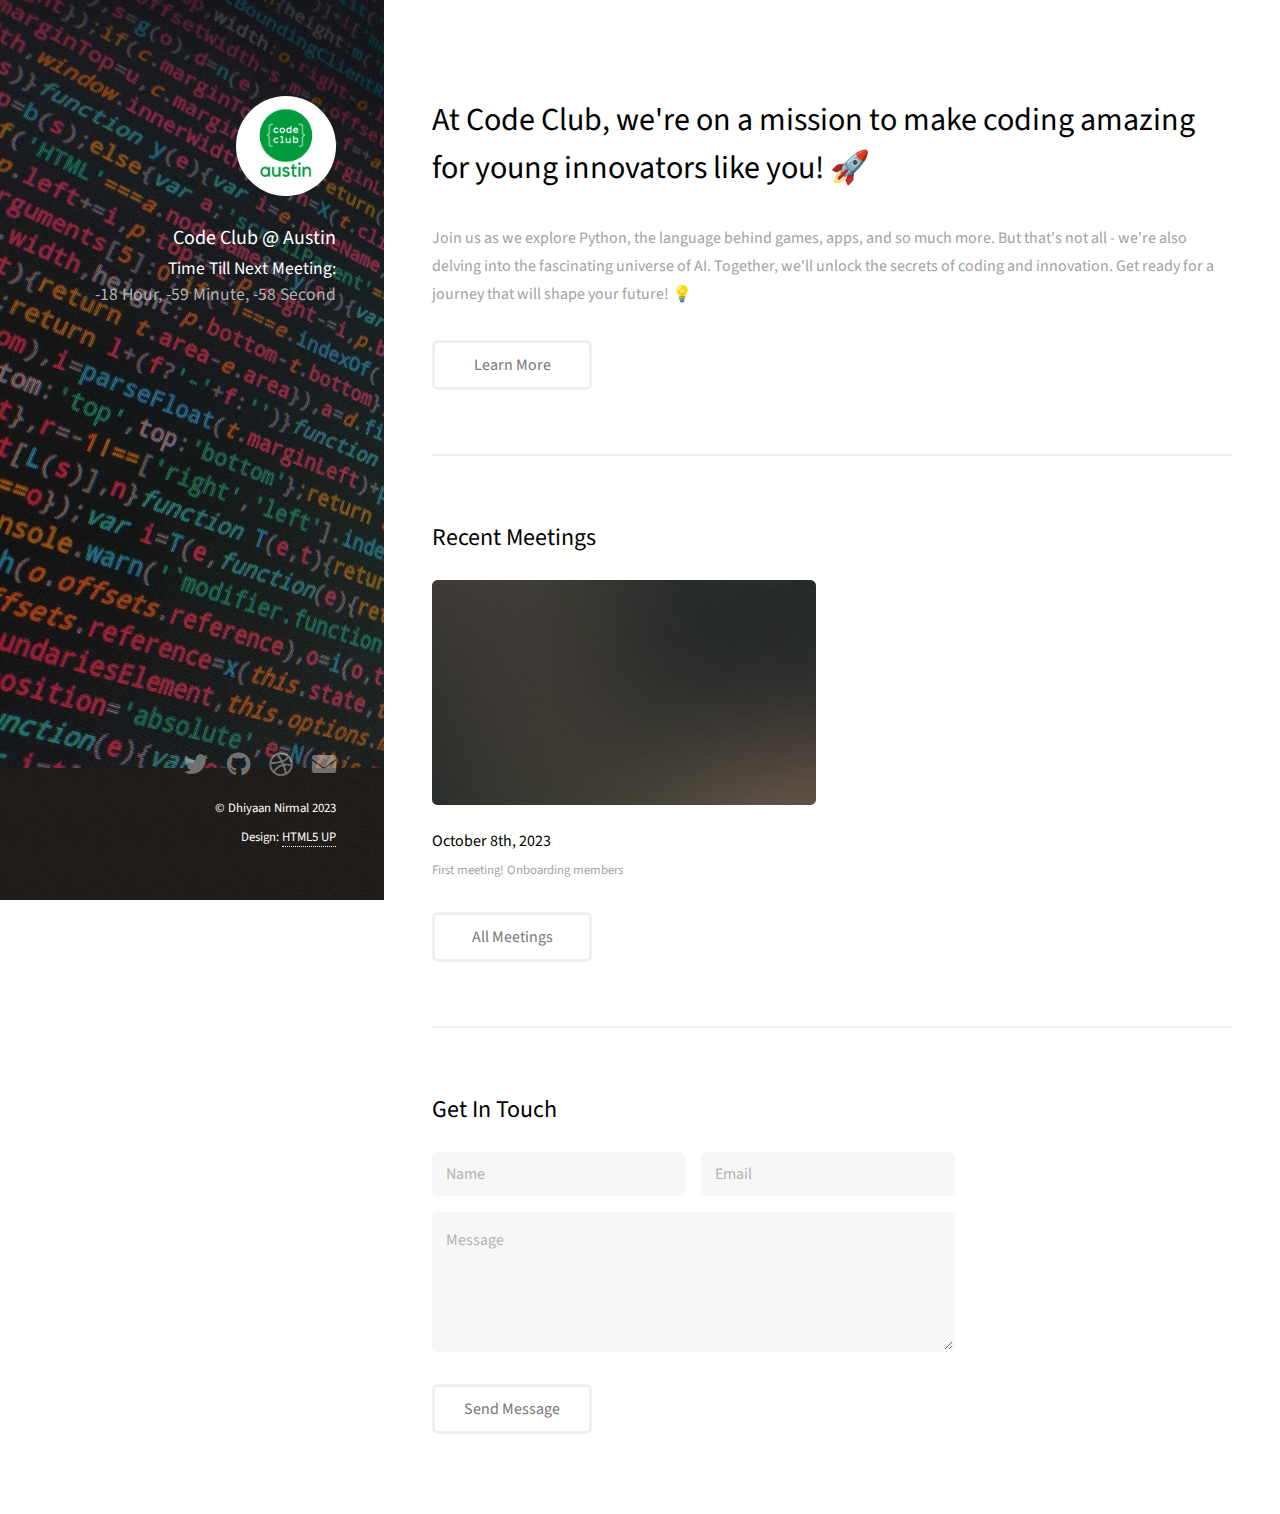
==== html5up-strata/index.html @ dffc7715 "Add files via upload" ====
<!DOCTYPE HTML>
<html>
	<head>
		<title>Code Club Austin</title>
		<meta charset="utf-8" />
		<meta name="viewport" content="width=device-width, initial-scale=1, user-scalable=no" />
		<link rel="stylesheet" href="assets/css/main.css" />
	</head>
	<body class="is-preload">

		<!-- Header -->
			<header id="header">
				<div class="inner">
					<a href="#" class="image avatar"><img src="images/Austin.png" alt="" /></a>
					<h1><strong>Code Club @ Austin</strong>
					</h1>
					<h4>Time Till Next Meeting: <p id="time-remaining"></p> </h4>
			</header>
		<!-- Main -->
			<div id="main">

				<!-- One -->
					<section id="one">
						<header class="major">
							<h2>At Code Club, we're on a mission to make coding amazing for young innovators like you! 🚀</h2>
						</header>
						<p>Join us as we explore Python, the language behind games, apps, and so much more. But that's not all - we're also delving into the fascinating universe of AI. Together, we'll unlock the secrets of coding and innovation. Get ready for a journey that will shape your future! 💡</p>
						<ul class="actions">
							<li><a href="#" class="button">Learn More</a></li>
						</ul>
					</section>

				<!-- Two -->
					<section id="two">
						<h2>Recent Meetings</h2>
						<div class="row">
							<!-- <article class="col-6 col-12-xsmall work-item">
								<a href="images/fulls/01.jpg" class="image fit thumb"><img src="images/thumbs/01.jpg" alt="" /></a>
								<h3>Magna sed consequat tempus</h3>
								<p>Lorem ipsum dolor sit amet nisl sed nullam feugiat.</p>
							</article>
							<article class="col-6 col-12-xsmall work-item">
								<a href="images/fulls/02.jpg" class="image fit thumb"><img src="images/thumbs/02.jpg" alt="" /></a>
								<h3>Ultricies lacinia interdum</h3>
								<p>Lorem ipsum dolor sit amet nisl sed nullam feugiat.</p>
							</article>
							<article class="col-6 col-12-xsmall work-item">
								<a href="images/fulls/03.jpg" class="image fit thumb"><img src="images/thumbs/03.jpg" alt="" /></a>
								<h3>Tortor metus commodo</h3>
								<p>Lorem ipsum dolor sit amet nisl sed nullam feugiat.</p>
							</article>
							<article class="col-6 col-12-xsmall work-item">
								<a href="images/fulls/04.jpg" class="image fit thumb"><img src="images/thumbs/04.jpg" alt="" /></a>
								<h3>Quam neque phasellus</h3>
								<p>Lorem ipsum dolor sit amet nisl sed nullam feugiat.</p>
							</article>
							<article class="col-6 col-12-xsmall work-item">
								<a href="images/fulls/05.jpg" class="image fit thumb"><img src="images/thumbs/05.jpg" alt="" /></a>
								<h3>Nunc enim commodo aliquet</h3>
								<p>Lorem ipsum dolor sit amet nisl sed nullam feugiat.</p>
							</article> -->
							<article class="col-6 col-12-xsmall work-item">
								<a href="images/fulls/06.jpg" class="image fit thumb"><img src="images/thumbs/06.jpg" alt="" /></a>
								<h3>October 8th, 2023</h3>
								<p>First meeting! Onboarding members </p>
							</article>
						</div>
						<ul class="actions">
							<li><a href="#" class="button">All Meetings</a></li>
						</ul>
					</section>

				<!-- Three -->
					<section id="three">
						<h2>Get In Touch</h2>
						<div class="row">
							<div class="col-8 col-12-small">
								<form method="post" action="#">
									<div class="row gtr-uniform gtr-50">
										<div class="col-6 col-12-xsmall"><input type="text" name="name" id="name" placeholder="Name" /></div>
										<div class="col-6 col-12-xsmall"><input type="email" name="email" id="email" placeholder="Email" /></div>
										<div class="col-12"><textarea name="message" id="message" placeholder="Message" rows="4"></textarea></div>
									</div>
								</form>
								<ul class="actions">
									<li><input type="submit" value="Send Message" /></li>
								</ul>
							</div>
						</div>
					</section>

				<!-- Four -->
				<!--
					<section id="four">
						<h2>Elements</h2>

						<section>
							<h4>Text</h4>
							<p>This is <b>bold</b> and this is <strong>strong</strong>. This is <i>italic</i> and this is <em>emphasized</em>.
							This is <sup>superscript</sup> text and this is <sub>subscript</sub> text.
							This is <u>underlined</u> and this is code: <code>for (;;) { ... }</code>. Finally, <a href="#">this is a link</a>.</p>
							<hr />
							<header>
								<h4>Heading with a Subtitle</h4>
								<p>Lorem ipsum dolor sit amet nullam id egestas urna aliquam</p>
							</header>
							<p>Nunc lacinia ante nunc ac lobortis. Interdum adipiscing gravida odio porttitor sem non mi integer non faucibus ornare mi ut ante amet placerat aliquet. Volutpat eu sed ante lacinia sapien lorem accumsan varius montes viverra nibh in adipiscing blandit tempus accumsan.</p>
							<header>
								<h5>Heading with a Subtitle</h5>
								<p>Lorem ipsum dolor sit amet nullam id egestas urna aliquam</p>
							</header>
							<p>Nunc lacinia ante nunc ac lobortis. Interdum adipiscing gravida odio porttitor sem non mi integer non faucibus ornare mi ut ante amet placerat aliquet. Volutpat eu sed ante lacinia sapien lorem accumsan varius montes viverra nibh in adipiscing blandit tempus accumsan.</p>
							<hr />
							<h2>Heading Level 2</h2>
							<h3>Heading Level 3</h3>
							<h4>Heading Level 4</h4>
							<h5>Heading Level 5</h5>
							<h6>Heading Level 6</h6>
							<hr />
							<h5>Blockquote</h5>
							<blockquote>Fringilla nisl. Donec accumsan interdum nisi, quis tincidunt felis sagittis eget tempus euismod. Vestibulum ante ipsum primis in faucibus vestibulum. Blandit adipiscing eu felis iaculis volutpat ac adipiscing accumsan faucibus. Vestibulum ante ipsum primis in faucibus lorem ipsum dolor sit amet nullam adipiscing eu felis.</blockquote>
							<h5>Preformatted</h5>
							<pre><code>i = 0;

while (!deck.isInOrder()) {
print 'Iteration ' + i;
deck.shuffle();
i++;
}

print 'It took ' + i + ' iterations to sort the deck.';</code></pre>
						</section>

						<section>
							<h4>Lists</h4>
							<div class="row">
								<div class="col-6 col-12-xsmall">
									<h5>Unordered</h5>
									<ul>
										<li>Dolor pulvinar etiam magna etiam.</li>
										<li>Sagittis adipiscing lorem eleifend.</li>
										<li>Felis enim feugiat dolore viverra.</li>
									</ul>
									<h5>Alternate</h5>
									<ul class="alt">
										<li>Dolor pulvinar etiam magna etiam.</li>
										<li>Sagittis adipiscing lorem eleifend.</li>
										<li>Felis enim feugiat dolore viverra.</li>
									</ul>
								</div>
								<div class="col-6 col-12-xsmall">
									<h5>Ordered</h5>
									<ol>
										<li>Dolor pulvinar etiam magna etiam.</li>
										<li>Etiam vel felis at lorem sed viverra.</li>
										<li>Felis enim feugiat dolore viverra.</li>
										<li>Dolor pulvinar etiam magna etiam.</li>
										<li>Etiam vel felis at lorem sed viverra.</li>
										<li>Felis enim feugiat dolore viverra.</li>
									</ol>
									<h5>Icons</h5>
									<ul class="icons">
										<li><a href="#" class="icon brands fa-twitter"><span class="label">Twitter</span></a></li>
										<li><a href="#" class="icon brands fa-facebook-f"><span class="label">Facebook</span></a></li>
										<li><a href="#" class="icon brands fa-instagram"><span class="label">Instagram</span></a></li>
										<li><a href="#" class="icon brands fa-github"><span class="label">Github</span></a></li>
										<li><a href="#" class="icon brands fa-dribbble"><span class="label">Dribbble</span></a></li>
										<li><a href="#" class="icon brands fa-tumblr"><span class="label">Tumblr</span></a></li>
									</ul>
								</div>
							</div>
							<h5>Actions</h5>
							<ul class="actions">
								<li><a href="#" class="button primary">Default</a></li>
								<li><a href="#" class="button">Default</a></li>
							</ul>
							<ul class="actions small">
								<li><a href="#" class="button primary small">Small</a></li>
								<li><a href="#" class="button small">Small</a></li>
							</ul>
							<div class="row">
								<div class="col-6 col-12-small">
									<ul class="actions stacked">
										<li><a href="#" class="button primary">Default</a></li>
										<li><a href="#" class="button">Default</a></li>
									</ul>
								</div>
								<div class="col-6 col-12-small">
									<ul class="actions stacked">
										<li><a href="#" class="button primary small">Small</a></li>
										<li><a href="#" class="button small">Small</a></li>
									</ul>
								</div>
								<div class="col-6 col-12-small">
									<ul class="actions stacked">
										<li><a href="#" class="button primary fit">Default</a></li>
										<li><a href="#" class="button fit">Default</a></li>
									</ul>
								</div>
								<div class="col-6 col-12-small">
									<ul class="actions stacked">
										<li><a href="#" class="button primary small fit">Small</a></li>
										<li><a href="#" class="button small fit">Small</a></li>
									</ul>
								</div>
							</div>
						</section>

						<section>
							<h4>Table</h4>
							<h5>Default</h5>
							<div class="table-wrapper">
								<table>
									<thead>
										<tr>
											<th>Name</th>
											<th>Description</th>
											<th>Price</th>
										</tr>
									</thead>
									<tbody>
										<tr>
											<td>Item One</td>
											<td>Ante turpis integer aliquet porttitor.</td>
											<td>29.99</td>
										</tr>
										<tr>
											<td>Item Two</td>
											<td>Vis ac commodo adipiscing arcu aliquet.</td>
											<td>19.99</td>
										</tr>
										<tr>
											<td>Item Three</td>
											<td> Morbi faucibus arcu accumsan lorem.</td>
											<td>29.99</td>
										</tr>
										<tr>
											<td>Item Four</td>
											<td>Vitae integer tempus condimentum.</td>
											<td>19.99</td>
										</tr>
										<tr>
											<td>Item Five</td>
											<td>Ante turpis integer aliquet porttitor.</td>
											<td>29.99</td>
										</tr>
									</tbody>
									<tfoot>
										<tr>
											<td colspan="2"></td>
											<td>100.00</td>
										</tr>
									</tfoot>
								</table>
							</div>

							<h5>Alternate</h5>
							<div class="table-wrapper">
								<table class="alt">
									<thead>
										<tr>
											<th>Name</th>
											<th>Description</th>
											<th>Price</th>
										</tr>
									</thead>
									<tbody>
										<tr>
											<td>Item One</td>
											<td>Ante turpis integer aliquet porttitor.</td>
											<td>29.99</td>
										</tr>
										<tr>
											<td>Item Two</td>
											<td>Vis ac commodo adipiscing arcu aliquet.</td>
											<td>19.99</td>
										</tr>
										<tr>
											<td>Item Three</td>
											<td> Morbi faucibus arcu accumsan lorem.</td>
											<td>29.99</td>
										</tr>
										<tr>
											<td>Item Four</td>
											<td>Vitae integer tempus condimentum.</td>
											<td>19.99</td>
										</tr>
										<tr>
											<td>Item Five</td>
											<td>Ante turpis integer aliquet porttitor.</td>
											<td>29.99</td>
										</tr>
									</tbody>
									<tfoot>
										<tr>
											<td colspan="2"></td>
											<td>100.00</td>
										</tr>
									</tfoot>
								</table>
							</div>
						</section>

						<section>
							<h4>Buttons</h4>
							<ul class="actions">
								<li><a href="#" class="button primary">Primary</a></li>
								<li><a href="#" class="button">Default</a></li>
							</ul>
							<ul class="actions">
								<li><a href="#" class="button large">Large</a></li>
								<li><a href="#" class="button">Default</a></li>
								<li><a href="#" class="button small">Small</a></li>
							</ul>
							<ul class="actions fit">
								<li><a href="#" class="button primary fit">Fit</a></li>
								<li><a href="#" class="button fit">Fit</a></li>
							</ul>
							<ul class="actions fit small">
								<li><a href="#" class="button primary fit small">Fit + Small</a></li>
								<li><a href="#" class="button fit small">Fit + Small</a></li>
							</ul>
							<ul class="actions">
								<li><a href="#" class="button primary icon solid fa-download">Icon</a></li>
								<li><a href="#" class="button icon solid fa-download">Icon</a></li>
							</ul>
							<ul class="actions">
								<li><span class="button primary disabled">Primary</span></li>
								<li><span class="button disabled">Default</span></li>
							</ul>
						</section>

						<section>
							<h4>Form</h4>
							<form method="post" action="#">
								<div class="row gtr-uniform gtr-50">
									<div class="col-6 col-12-xsmall">
										<input type="text" name="demo-name" id="demo-name" value="" placeholder="Name" />
									</div>
									<div class="col-6 col-12-xsmall">
										<input type="email" name="demo-email" id="demo-email" value="" placeholder="Email" />
									</div>
									<div class="col-12">
										<select name="demo-category" id="demo-category">
											<option value="">- Category -</option>
											<option value="1">Manufacturing</option>
											<option value="1">Shipping</option>
											<option value="1">Administration</option>
											<option value="1">Human Resources</option>
										</select>
									</div>
									<div class="col-4 col-12-small">
										<input type="radio" id="demo-priority-low" name="demo-priority" checked>
										<label for="demo-priority-low">Low Priority</label>
									</div>
									<div class="col-4 col-12-small">
										<input type="radio" id="demo-priority-normal" name="demo-priority">
										<label for="demo-priority-normal">Normal Priority</label>
									</div>
									<div class="col-4 col-12-small">
										<input type="radio" id="demo-priority-high" name="demo-priority">
										<label for="demo-priority-high">High Priority</label>
									</div>
									<div class="col-6 col-12-small">
										<input type="checkbox" id="demo-copy" name="demo-copy">
										<label for="demo-copy">Email me a copy of this message</label>
									</div>
									<div class="col-6 col-12-small">
										<input type="checkbox" id="demo-human" name="demo-human" checked>
										<label for="demo-human">I am a human and not a robot</label>
									</div>
									<div class="col-12">
										<textarea name="demo-message" id="demo-message" placeholder="Enter your message" rows="6"></textarea>
									</div>
									<div class="col-12">
										<ul class="actions">
											<li><input type="submit" value="Send Message" class="primary" /></li>
											<li><input type="reset" value="Reset" /></li>
										</ul>
									</div>
								</div>
							</form>
						</section>

						<section>
							<h4>Image</h4>
							<h5>Fit</h5>
							<div class="box alt">
								<div class="row gtr-50 gtr-uniform">
									<div class="col-12"><span class="image fit"><img src="images/fulls/05.jpg" alt="" /></span></div>
									<div class="col-4"><span class="image fit"><img src="images/thumbs/01.jpg" alt="" /></span></div>
									<div class="col-4"><span class="image fit"><img src="images/thumbs/02.jpg" alt="" /></span></div>
									<div class="col-4"><span class="image fit"><img src="images/thumbs/03.jpg" alt="" /></span></div>
									<div class="col-4"><span class="image fit"><img src="images/thumbs/04.jpg" alt="" /></span></div>
									<div class="col-4"><span class="image fit"><img src="images/thumbs/05.jpg" alt="" /></span></div>
									<div class="col-4"><span class="image fit"><img src="images/thumbs/06.jpg" alt="" /></span></div>
									<div class="col-4"><span class="image fit"><img src="images/thumbs/03.jpg" alt="" /></span></div>
									<div class="col-4"><span class="image fit"><img src="images/thumbs/02.jpg" alt="" /></span></div>
									<div class="col-4"><span class="image fit"><img src="images/thumbs/01.jpg" alt="" /></span></div>
								</div>
							</div>
							<h5>Left &amp; Right</h5>
							<p><span class="image left"><img src="images/avatar.jpg" alt="" /></span>Fringilla nisl. Donec accumsan interdum nisi, quis tincidunt felis sagittis eget. tempus euismod. Vestibulum ante ipsum primis in faucibus vestibulum. Blandit adipiscing eu felis iaculis volutpat ac adipiscing accumsan eu faucibus. Integer ac pellentesque praesent tincidunt felis sagittis eget. tempus euismod. Vestibulum ante ipsum primis in faucibus vestibulum. Blandit adipiscing eu felis iaculis volutpat ac adipiscing accumsan eu faucibus. Integer ac pellentesque praesent. Donec accumsan interdum nisi, quis tincidunt felis sagittis eget. tempus euismod. Vestibulum ante ipsum primis in faucibus vestibulum. Blandit adipiscing eu felis iaculis volutpat ac adipiscing accumsan eu faucibus. Integer ac pellentesque praesent tincidunt felis sagittis eget. tempus euismod. Vestibulum ante ipsum primis in faucibus vestibulum. Blandit adipiscing eu felis iaculis volutpat ac adipiscing accumsan eu faucibus. Integer ac pellentesque praesent.</p>
							<p><span class="image right"><img src="images/avatar.jpg" alt="" /></span>Fringilla nisl. Donec accumsan interdum nisi, quis tincidunt felis sagittis eget. tempus euismod. Vestibulum ante ipsum primis in faucibus vestibulum. Blandit adipiscing eu felis iaculis volutpat ac adipiscing accumsan eu faucibus. Integer ac pellentesque praesent tincidunt felis sagittis eget. tempus euismod. Vestibulum ante ipsum primis in faucibus vestibulum. Blandit adipiscing eu felis iaculis volutpat ac adipiscing accumsan eu faucibus. Integer ac pellentesque praesent. Donec accumsan interdum nisi, quis tincidunt felis sagittis eget. tempus euismod. Vestibulum ante ipsum primis in faucibus vestibulum. Blandit adipiscing eu felis iaculis volutpat ac adipiscing accumsan eu faucibus. Integer ac pellentesque praesent tincidunt felis sagittis eget. tempus euismod. Vestibulum ante ipsum primis in faucibus vestibulum. Blandit adipiscing eu felis iaculis volutpat ac adipiscing accumsan eu faucibus. Integer ac pellentesque praesent.</p>
						</section>

					</section>
				-->

			</div>

		<!-- Footer -->
			<footer id="footer">
				<div class="inner">
					<ul class="icons">
						<li><a href="https://google.com" class="icon brands fa-twitter"><span class="label">Twitter</span></a></li>
						<li><a href="#" class="icon brands fa-github"><span class="label">Github</span></a></li>
						<li><a href="https://codeclub.org" class="icon brands fa-dribbble"><span class="label">Dribbble</span></a></li>
						<li><a href="#" class="icon solid fa-envelope"><span class="label">Email</span></a></li>
					</ul>
					<ul class="copyright">
						<li>&copy; Dhiyaan Nirmal 2023</li><li>Design: <a href="http://html5up.net">HTML5 UP</a></li>
					</ul>
				</div>
			</footer>

		<!-- Scripts -->
			<script src="assets/js/jquery.min.js"></script>
			<script src="assets/js/jquery.poptrox.min.js"></script>
			<script src="assets/js/browser.min.js"></script>
			<script src="assets/js/breakpoints.min.js"></script>
			<script src="assets/js/util.js"></script>
			<script src="assets/js/main.js"></script>

	</body>
</html>
---- html5up-strata/assets/css/main.css ----
@import url("fontawesome-all.min.css");
@import url("https://fonts.googleapis.com/css?family=Source+Sans+Pro:400,400italic");

/*
	Strata by HTML5 UP
	html5up.net | @ajlkn
	Free for personal and commercial use under the CCA 3.0 license (html5up.net/license)
*/

html, body, div, span, applet, object,
iframe, h1, h2, h3, h4, h5, h6, p, blockquote,
pre, a, abbr, acronym, address, big, cite,
code, del, dfn, em, img, ins, kbd, q, s, samp,
small, strike, strong, sub, sup, tt, var, b,
u, i, center, dl, dt, dd, ol, ul, li, fieldset,
form, label, legend, table, caption, tbody,
tfoot, thead, tr, th, td, article, aside,
canvas, details, embed, figure, figcaption,
footer, header, hgroup, menu, nav, output, ruby,
section, summary, time, mark, audio, video {
	margin: 0;
	padding: 0;
	border: 0;
	font-size: 100%;
	font: inherit;
	vertical-align: baseline;}

article, aside, details, figcaption, figure,
footer, header, hgroup, menu, nav, section {
	display: block;}

body {
	line-height: 1;
}

ol, ul {
	list-style: none;
	color: white;
}

li {
	color: white
}

blockquote, q {
	quotes: none;
}

	blockquote:before, blockquote:after, q:before, q:after {
		content: '';
		content: none;
	}

table {
	border-collapse: collapse;
	border-spacing: 0;
}

body {
	-webkit-text-size-adjust: none;
}

mark {
	background-color: transparent;
	color: inherit;
}

input::-moz-focus-inner {
	border: 0;
	padding: 0;
}

input, select, textarea {
	-moz-appearance: none;
	-webkit-appearance: none;
	-ms-appearance: none;
	appearance: none;
}

/* Basic */

	html {
		box-sizing: border-box;
	}

	*, *:before, *:after {
		box-sizing: inherit;
	}

	body {
		background: #fff;
	}

		body.is-preload *, body.is-preload *:before, body.is-preload *:after {
			-moz-animation: none !important;
			-webkit-animation: none !important;
			-ms-animation: none !important;
			animation: none !important;
			-moz-transition: none !important;
			-webkit-transition: none !important;
			-ms-transition: none !important;
			transition: none !important;
		}

	body, input, select, textarea {
		color: #a2a2a2;
		font-family: "Source Sans Pro", Helvetica, sans-serif;
		font-size: 16pt;
		font-weight: 400;
		line-height: 1.75em;
	}

	a {
		-moz-transition: color 0.2s ease-in-out, border-color 0.2s ease-in-out;
		-webkit-transition: color 0.2s ease-in-out, border-color 0.2s ease-in-out;
		-ms-transition: color 0.2s ease-in-out, border-color 0.2s ease-in-out;
		transition: color 0.2s ease-in-out, border-color 0.2s ease-in-out;
		border-bottom: dotted 1px;
		color: #ffffff;
		text-decoration: none;
	}

		a:hover {
			border-bottom-color: transparent;
			color: #019b3d !important;
			text-decoration: none;
		}

	strong, b {
		color: #000000;
		font-weight: 400;
	}

	em, i {
		font-style: italic;
	}

	p {
		margin: 0 0 2em 0;
	}

	h1, h2, h3, h4, h5, h6 {
		color: #000000;
		font-weight: 400;
		line-height: 1em;
		margin: 0 0 1em 0;
	}

		h1 a, h2 a, h3 a, h4 a, h5 a, h6 a {
			color: inherit;
			text-decoration: none;
		}

	h1 {
		font-size: 2em;
		line-height: 1.5em;
	}

	h2 {
		font-size: 1.5em;
		line-height: 1.5em;
	}

	h3 {
		font-size: 1.25em;
		line-height: 1.5em;
	}

	h4 {
		font-size: 1.1em;
		line-height: 1.5em;
	}

	h5 {
		font-size: 0.9em;
		line-height: 1.5em;
	}

	h6 {
		font-size: 0.7em;
		line-height: 1.5em;
	}

	sub {
		font-size: 0.8em;
		position: relative;
		top: 0.5em;
	}

	sup {
		font-size: 0.8em;
		position: relative;
		top: -0.5em;
	}

	hr {
		border: 0;
		border-bottom: solid 2px #efefef;
		margin: 2em 0;
	}

		hr.major {
			margin: 3em 0;
		}

	blockquote {
		border-left: solid 6px #efefef;
		font-style: italic;
		margin: 0 0 2em 0;
		padding: 0.5em 0 0.5em 1.5em;
	}

	code {
		background: #f7f7f7;
		border-radius: 0.35em;
		border: solid 2px #efefef;
		font-family: "Courier New", monospace;
		font-size: 0.9em;
		margin: 0 0.25em;
		padding: 0.25em 0.65em;
	}

	pre {
		-webkit-overflow-scrolling: touch;
		font-family: "Courier New", monospace;
		font-size: 0.9em;
		margin: 0 0 2em 0;
	}

		pre code {
			display: block;
			line-height: 1.75em;
			padding: 1em 1.5em;
			overflow-x: auto;
		}

	.align-left {
		text-align: left;
	}

	.align-center {
		text-align: center;
	}

	.align-right {
		text-align: right;
	}

/* Container */

	.container {
		margin: 0 auto;
		max-width: calc(100% - 4em);
		width: 100%;
	}

		.container.xsmall {
			width: 25%;
		}

		.container.small {
			width: 50%;
		}

		.container.medium {
			width: 75%;
		}

		.container.large {
			width: 125%;
		}

		.container.xlarge {
			width: 150%;
		}

		.container.max {
			width: 100%;
		}

		@media screen and (max-width: 980px) {

			.container {
				width: 100% !important;
				max-width: 100% !important;
			}

		}

		@media screen and (max-width: 480px) {

			.container {
				max-width: calc(100% - 3em);
			}

		}

/* Row */

	.row {
		display: flex;
		flex-wrap: wrap;
		box-sizing: border-box;
		align-items: stretch;
	}

		.row > * {
			box-sizing: border-box;
		}

		.row.gtr-uniform > * > :last-child {
			margin-bottom: 0;
		}

		.row.aln-left {
			justify-content: flex-start;
		}

		.row.aln-center {
			justify-content: center;
		}

		.row.aln-right {
			justify-content: flex-end;
		}

		.row.aln-top {
			align-items: flex-start;
		}

		.row.aln-middle {
			align-items: center;
		}

		.row.aln-bottom {
			align-items: flex-end;
		}

		.row > .imp {
			order: -1;
		}

		.row > .col-1 {
			width: 8.33333%;
		}

		.row > .off-1 {
			margin-left: 8.33333%;
		}

		.row > .col-2 {
			width: 16.66667%;
		}

		.row > .off-2 {
			margin-left: 16.66667%;
		}

		.row > .col-3 {
			width: 25%;
		}

		.row > .off-3 {
			margin-left: 25%;
		}

		.row > .col-4 {
			width: 33.33333%;
		}

		.row > .off-4 {
			margin-left: 33.33333%;
		}

		.row > .col-5 {
			width: 41.66667%;
		}

		.row > .off-5 {
			margin-left: 41.66667%;
		}

		.row > .col-6 {
			width: 50%;
		}

		.row > .off-6 {
			margin-left: 50%;
		}

		.row > .col-7 {
			width: 58.33333%;
		}

		.row > .off-7 {
			margin-left: 58.33333%;
		}

		.row > .col-8 {
			width: 66.66667%;
		}

		.row > .off-8 {
			margin-left: 66.66667%;
		}

		.row > .col-9 {
			width: 75%;
		}

		.row > .off-9 {
			margin-left: 75%;
		}

		.row > .col-10 {
			width: 83.33333%;
		}

		.row > .off-10 {
			margin-left: 83.33333%;
		}

		.row > .col-11 {
			width: 91.66667%;
		}

		.row > .off-11 {
			margin-left: 91.66667%;
		}

		.row > .col-12 {
			width: 100%;
		}

		.row > .off-12 {
			margin-left: 100%;
		}

		.row.gtr-0 {
			margin-top: 0;
			margin-left: 0em;
		}

			.row.gtr-0 > * {
				padding: 0 0 0 0em;
			}

			.row.gtr-0.gtr-uniform {
				margin-top: 0em;
			}

				.row.gtr-0.gtr-uniform > * {
					padding-top: 0em;
				}

		.row.gtr-25 {
			margin-top: 0;
			margin-left: -0.625em;
		}

			.row.gtr-25 > * {
				padding: 0 0 0 0.625em;
			}

			.row.gtr-25.gtr-uniform {
				margin-top: -0.625em;
			}

				.row.gtr-25.gtr-uniform > * {
					padding-top: 0.625em;
				}

		.row.gtr-50 {
			margin-top: 0;
			margin-left: -1.25em;
		}

			.row.gtr-50 > * {
				padding: 0 0 0 1.25em;
			}

			.row.gtr-50.gtr-uniform {
				margin-top: -1.25em;
			}

				.row.gtr-50.gtr-uniform > * {
					padding-top: 1.25em;
				}

		.row {
			margin-top: 0;
			margin-left: -2.5em;
		}

			.row > * {
				padding: 0 0 0 2.5em;
			}

			.row.gtr-uniform {
				margin-top: -2.5em;
			}

				.row.gtr-uniform > * {
					padding-top: 2.5em;
				}

		.row.gtr-150 {
			margin-top: 0;
			margin-left: -3.75em;
		}

			.row.gtr-150 > * {
				padding: 0 0 0 3.75em;
			}

			.row.gtr-150.gtr-uniform {
				margin-top: -3.75em;
			}

				.row.gtr-150.gtr-uniform > * {
					padding-top: 3.75em;
				}

		.row.gtr-200 {
			margin-top: 0;
			margin-left: -5em;
		}

			.row.gtr-200 > * {
				padding: 0 0 0 5em;
			}

			.row.gtr-200.gtr-uniform {
				margin-top: -5em;
			}

				.row.gtr-200.gtr-uniform > * {
					padding-top: 5em;
				}

		@media screen and (max-width: 1800px) {

			.row {
				display: flex;
				flex-wrap: wrap;
				box-sizing: border-box;
				align-items: stretch;
			}

				.row > * {
					box-sizing: border-box;
				}

				.row.gtr-uniform > * > :last-child {
					margin-bottom: 0;
				}

				.row.aln-left {
					justify-content: flex-start;
				}

				.row.aln-center {
					justify-content: center;
				}

				.row.aln-right {
					justify-content: flex-end;
				}

				.row.aln-top {
					align-items: flex-start;
				}

				.row.aln-middle {
					align-items: center;
				}

				.row.aln-bottom {
					align-items: flex-end;
				}

				.row > .imp-xlarge {
					order: -1;
				}

				.row > .col-1-xlarge {
					width: 8.33333%;
				}

				.row > .off-1-xlarge {
					margin-left: 8.33333%;
				}

				.row > .col-2-xlarge {
					width: 16.66667%;
				}

				.row > .off-2-xlarge {
					margin-left: 16.66667%;
				}

				.row > .col-3-xlarge {
					width: 25%;
				}

				.row > .off-3-xlarge {
					margin-left: 25%;
				}

				.row > .col-4-xlarge {
					width: 33.33333%;
				}

				.row > .off-4-xlarge {
					margin-left: 33.33333%;
				}

				.row > .col-5-xlarge {
					width: 41.66667%;
				}

				.row > .off-5-xlarge {
					margin-left: 41.66667%;
				}

				.row > .col-6-xlarge {
					width: 50%;
				}

				.row > .off-6-xlarge {
					margin-left: 50%;
				}

				.row > .col-7-xlarge {
					width: 58.33333%;
				}

				.row > .off-7-xlarge {
					margin-left: 58.33333%;
				}

				.row > .col-8-xlarge {
					width: 66.66667%;
				}

				.row > .off-8-xlarge {
					margin-left: 66.66667%;
				}

				.row > .col-9-xlarge {
					width: 75%;
				}

				.row > .off-9-xlarge {
					margin-left: 75%;
				}

				.row > .col-10-xlarge {
					width: 83.33333%;
				}

				.row > .off-10-xlarge {
					margin-left: 83.33333%;
				}

				.row > .col-11-xlarge {
					width: 91.66667%;
				}

				.row > .off-11-xlarge {
					margin-left: 91.66667%;
				}

				.row > .col-12-xlarge {
					width: 100%;
				}

				.row > .off-12-xlarge {
					margin-left: 100%;
				}

				.row.gtr-0 {
					margin-top: 0;
					margin-left: 0em;
				}

					.row.gtr-0 > * {
						padding: 0 0 0 0em;
					}

					.row.gtr-0.gtr-uniform {
						margin-top: 0em;
					}

						.row.gtr-0.gtr-uniform > * {
							padding-top: 0em;
						}

				.row.gtr-25 {
					margin-top: 0;
					margin-left: -0.625em;
				}

					.row.gtr-25 > * {
						padding: 0 0 0 0.625em;
					}

					.row.gtr-25.gtr-uniform {
						margin-top: -0.625em;
					}

						.row.gtr-25.gtr-uniform > * {
							padding-top: 0.625em;
						}

				.row.gtr-50 {
					margin-top: 0;
					margin-left: -1.25em;
				}

					.row.gtr-50 > * {
						padding: 0 0 0 1.25em;
					}

					.row.gtr-50.gtr-uniform {
						margin-top: -1.25em;
					}

						.row.gtr-50.gtr-uniform > * {
							padding-top: 1.25em;
						}

				.row {
					margin-top: 0;
					margin-left: -2.5em;
				}

					.row > * {
						padding: 0 0 0 2.5em;
					}

					.row.gtr-uniform {
						margin-top: -2.5em;
					}

						.row.gtr-uniform > * {
							padding-top: 2.5em;
						}

				.row.gtr-150 {
					margin-top: 0;
					margin-left: -3.75em;
				}

					.row.gtr-150 > * {
						padding: 0 0 0 3.75em;
					}

					.row.gtr-150.gtr-uniform {
						margin-top: -3.75em;
					}

						.row.gtr-150.gtr-uniform > * {
							padding-top: 3.75em;
						}

				.row.gtr-200 {
					margin-top: 0;
					margin-left: -5em;
				}

					.row.gtr-200 > * {
						padding: 0 0 0 5em;
					}

					.row.gtr-200.gtr-uniform {
						margin-top: -5em;
					}

						.row.gtr-200.gtr-uniform > * {
							padding-top: 5em;
						}

		}

		@media screen and (max-width: 1280px) {

			.row {
				display: flex;
				flex-wrap: wrap;
				box-sizing: border-box;
				align-items: stretch;
			}

				.row > * {
					box-sizing: border-box;
				}

				.row.gtr-uniform > * > :last-child {
					margin-bottom: 0;
				}

				.row.aln-left {
					justify-content: flex-start;
				}

				.row.aln-center {
					justify-content: center;
				}

				.row.aln-right {
					justify-content: flex-end;
				}

				.row.aln-top {
					align-items: flex-start;
				}

				.row.aln-middle {
					align-items: center;
				}

				.row.aln-bottom {
					align-items: flex-end;
				}

				.row > .imp-large {
					order: -1;
				}

				.row > .col-1-large {
					width: 8.33333%;
				}

				.row > .off-1-large {
					margin-left: 8.33333%;
				}

				.row > .col-2-large {
					width: 16.66667%;
				}

				.row > .off-2-large {
					margin-left: 16.66667%;
				}

				.row > .col-3-large {
					width: 25%;
				}

				.row > .off-3-large {
					margin-left: 25%;
				}

				.row > .col-4-large {
					width: 33.33333%;
				}

				.row > .off-4-large {
					margin-left: 33.33333%;
				}

				.row > .col-5-large {
					width: 41.66667%;
				}

				.row > .off-5-large {
					margin-left: 41.66667%;
				}

				.row > .col-6-large {
					width: 50%;
				}

				.row > .off-6-large {
					margin-left: 50%;
				}

				.row > .col-7-large {
					width: 58.33333%;
				}

				.row > .off-7-large {
					margin-left: 58.33333%;
				}

				.row > .col-8-large {
					width: 66.66667%;
				}

				.row > .off-8-large {
					margin-left: 66.66667%;
				}

				.row > .col-9-large {
					width: 75%;
				}

				.row > .off-9-large {
					margin-left: 75%;
				}

				.row > .col-10-large {
					width: 83.33333%;
				}

				.row > .off-10-large {
					margin-left: 83.33333%;
				}

				.row > .col-11-large {
					width: 91.66667%;
				}

				.row > .off-11-large {
					margin-left: 91.66667%;
				}

				.row > .col-12-large {
					width: 100%;
				}

				.row > .off-12-large {
					margin-left: 100%;
				}

				.row.gtr-0 {
					margin-top: 0;
					margin-left: 0em;
				}

					.row.gtr-0 > * {
						padding: 0 0 0 0em;
					}

					.row.gtr-0.gtr-uniform {
						margin-top: 0em;
					}

						.row.gtr-0.gtr-uniform > * {
							padding-top: 0em;
						}

				.row.gtr-25 {
					margin-top: 0;
					margin-left: -0.5em;
				}

					.row.gtr-25 > * {
						padding: 0 0 0 0.5em;
					}

					.row.gtr-25.gtr-uniform {
						margin-top: -0.5em;
					}

						.row.gtr-25.gtr-uniform > * {
							padding-top: 0.5em;
						}

				.row.gtr-50 {
					margin-top: 0;
					margin-left: -1em;
				}

					.row.gtr-50 > * {
						padding: 0 0 0 1em;
					}

					.row.gtr-50.gtr-uniform {
						margin-top: -1em;
					}

						.row.gtr-50.gtr-uniform > * {
							padding-top: 1em;
						}

				.row {
					margin-top: 0;
					margin-left: -2em;
				}

					.row > * {
						padding: 0 0 0 2em;
					}

					.row.gtr-uniform {
						margin-top: -2em;
					}

						.row.gtr-uniform > * {
							padding-top: 2em;
						}

				.row.gtr-150 {
					margin-top: 0;
					margin-left: -3em;
				}

					.row.gtr-150 > * {
						padding: 0 0 0 3em;
					}

					.row.gtr-150.gtr-uniform {
						margin-top: -3em;
					}

						.row.gtr-150.gtr-uniform > * {
							padding-top: 3em;
						}

				.row.gtr-200 {
					margin-top: 0;
					margin-left: -4em;
				}

					.row.gtr-200 > * {
						padding: 0 0 0 4em;
					}

					.row.gtr-200.gtr-uniform {
						margin-top: -4em;
					}

						.row.gtr-200.gtr-uniform > * {
							padding-top: 4em;
						}

		}

		@media screen and (max-width: 980px) {

			.row {
				display: flex;
				flex-wrap: wrap;
				box-sizing: border-box;
				align-items: stretch;
			}

				.row > * {
					box-sizing: border-box;
				}

				.row.gtr-uniform > * > :last-child {
					margin-bottom: 0;
				}

				.row.aln-left {
					justify-content: flex-start;
				}

				.row.aln-center {
					justify-content: center;
				}

				.row.aln-right {
					justify-content: flex-end;
				}

				.row.aln-top {
					align-items: flex-start;
				}

				.row.aln-middle {
					align-items: center;
				}

				.row.aln-bottom {
					align-items: flex-end;
				}

				.row > .imp-medium {
					order: -1;
				}

				.row > .col-1-medium {
					width: 8.33333%;
				}

				.row > .off-1-medium {
					margin-left: 8.33333%;
				}

				.row > .col-2-medium {
					width: 16.66667%;
				}

				.row > .off-2-medium {
					margin-left: 16.66667%;
				}

				.row > .col-3-medium {
					width: 25%;
				}

				.row > .off-3-medium {
					margin-left: 25%;
				}

				.row > .col-4-medium {
					width: 33.33333%;
				}

				.row > .off-4-medium {
					margin-left: 33.33333%;
				}

				.row > .col-5-medium {
					width: 41.66667%;
				}

				.row > .off-5-medium {
					margin-left: 41.66667%;
				}

				.row > .col-6-medium {
					width: 50%;
				}

				.row > .off-6-medium {
					margin-left: 50%;
				}

				.row > .col-7-medium {
					width: 58.33333%;
				}

				.row > .off-7-medium {
					margin-left: 58.33333%;
				}

				.row > .col-8-medium {
					width: 66.66667%;
				}

				.row > .off-8-medium {
					margin-left: 66.66667%;
				}

				.row > .col-9-medium {
					width: 75%;
				}

				.row > .off-9-medium {
					margin-left: 75%;
				}

				.row > .col-10-medium {
					width: 83.33333%;
				}

				.row > .off-10-medium {
					margin-left: 83.33333%;
				}

				.row > .col-11-medium {
					width: 91.66667%;
				}

				.row > .off-11-medium {
					margin-left: 91.66667%;
				}

				.row > .col-12-medium {
					width: 100%;
				}

				.row > .off-12-medium {
					margin-left: 100%;
				}

				.row.gtr-0 {
					margin-top: 0;
					margin-left: 0em;
				}

					.row.gtr-0 > * {
						padding: 0 0 0 0em;
					}

					.row.gtr-0.gtr-uniform {
						margin-top: 0em;
					}

						.row.gtr-0.gtr-uniform > * {
							padding-top: 0em;
						}

				.row.gtr-25 {
					margin-top: 0;
					margin-left: -0.5em;
				}

					.row.gtr-25 > * {
						padding: 0 0 0 0.5em;
					}

					.row.gtr-25.gtr-uniform {
						margin-top: -0.5em;
					}

						.row.gtr-25.gtr-uniform > * {
							padding-top: 0.5em;
						}

				.row.gtr-50 {
					margin-top: 0;
					margin-left: -1em;
				}

					.row.gtr-50 > * {
						padding: 0 0 0 1em;
					}

					.row.gtr-50.gtr-uniform {
						margin-top: -1em;
					}

						.row.gtr-50.gtr-uniform > * {
							padding-top: 1em;
						}

				.row {
					margin-top: 0;
					margin-left: -2em;
				}

					.row > * {
						padding: 0 0 0 2em;
					}

					.row.gtr-uniform {
						margin-top: -2em;
					}

						.row.gtr-uniform > * {
							padding-top: 2em;
						}

				.row.gtr-150 {
					margin-top: 0;
					margin-left: -3em;
				}

					.row.gtr-150 > * {
						padding: 0 0 0 3em;
					}

					.row.gtr-150.gtr-uniform {
						margin-top: -3em;
					}

						.row.gtr-150.gtr-uniform > * {
							padding-top: 3em;
						}

				.row.gtr-200 {
					margin-top: 0;
					margin-left: -4em;
				}

					.row.gtr-200 > * {
						padding: 0 0 0 4em;
					}

					.row.gtr-200.gtr-uniform {
						margin-top: -4em;
					}

						.row.gtr-200.gtr-uniform > * {
							padding-top: 4em;
						}

		}

		@media screen and (max-width: 736px) {

			.row {
				display: flex;
				flex-wrap: wrap;
				box-sizing: border-box;
				align-items: stretch;
			}

				.row > * {
					box-sizing: border-box;
				}

				.row.gtr-uniform > * > :last-child {
					margin-bottom: 0;
				}

				.row.aln-left {
					justify-content: flex-start;
				}

				.row.aln-center {
					justify-content: center;
				}

				.row.aln-right {
					justify-content: flex-end;
				}

				.row.aln-top {
					align-items: flex-start;
				}

				.row.aln-middle {
					align-items: center;
				}

				.row.aln-bottom {
					align-items: flex-end;
				}

				.row > .imp-small {
					order: -1;
				}

				.row > .col-1-small {
					width: 8.33333%;
				}

				.row > .off-1-small {
					margin-left: 8.33333%;
				}

				.row > .col-2-small {
					width: 16.66667%;
				}

				.row > .off-2-small {
					margin-left: 16.66667%;
				}

				.row > .col-3-small {
					width: 25%;
				}

				.row > .off-3-small {
					margin-left: 25%;
				}

				.row > .col-4-small {
					width: 33.33333%;
				}

				.row > .off-4-small {
					margin-left: 33.33333%;
				}

				.row > .col-5-small {
					width: 41.66667%;
				}

				.row > .off-5-small {
					margin-left: 41.66667%;
				}

				.row > .col-6-small {
					width: 50%;
				}

				.row > .off-6-small {
					margin-left: 50%;
				}

				.row > .col-7-small {
					width: 58.33333%;
				}

				.row > .off-7-small {
					margin-left: 58.33333%;
				}

				.row > .col-8-small {
					width: 66.66667%;
				}

				.row > .off-8-small {
					margin-left: 66.66667%;
				}

				.row > .col-9-small {
					width: 75%;
				}

				.row > .off-9-small {
					margin-left: 75%;
				}

				.row > .col-10-small {
					width: 83.33333%;
				}

				.row > .off-10-small {
					margin-left: 83.33333%;
				}

				.row > .col-11-small {
					width: 91.66667%;
				}

				.row > .off-11-small {
					margin-left: 91.66667%;
				}

				.row > .col-12-small {
					width: 100%;
				}

				.row > .off-12-small {
					margin-left: 100%;
				}

				.row.gtr-0 {
					margin-top: 0;
					margin-left: 0em;
				}

					.row.gtr-0 > * {
						padding: 0 0 0 0em;
					}

					.row.gtr-0.gtr-uniform {
						margin-top: 0em;
					}

						.row.gtr-0.gtr-uniform > * {
							padding-top: 0em;
						}

				.row.gtr-25 {
					margin-top: 0;
					margin-left: -0.375em;
				}

					.row.gtr-25 > * {
						padding: 0 0 0 0.375em;
					}

					.row.gtr-25.gtr-uniform {
						margin-top: -0.375em;
					}

						.row.gtr-25.gtr-uniform > * {
							padding-top: 0.375em;
						}

				.row.gtr-50 {
					margin-top: 0;
					margin-left: -0.75em;
				}

					.row.gtr-50 > * {
						padding: 0 0 0 0.75em;
					}

					.row.gtr-50.gtr-uniform {
						margin-top: -0.75em;
					}

						.row.gtr-50.gtr-uniform > * {
							padding-top: 0.75em;
						}

				.row {
					margin-top: 0;
					margin-left: -1.5em;
				}

					.row > * {
						padding: 0 0 0 1.5em;
					}

					.row.gtr-uniform {
						margin-top: -1.5em;
					}

						.row.gtr-uniform > * {
							padding-top: 1.5em;
						}

				.row.gtr-150 {
					margin-top: 0;
					margin-left: -2.25em;
				}

					.row.gtr-150 > * {
						padding: 0 0 0 2.25em;
					}

					.row.gtr-150.gtr-uniform {
						margin-top: -2.25em;
					}

						.row.gtr-150.gtr-uniform > * {
							padding-top: 2.25em;
						}

				.row.gtr-200 {
					margin-top: 0;
					margin-left: -3em;
				}

					.row.gtr-200 > * {
						padding: 0 0 0 3em;
					}

					.row.gtr-200.gtr-uniform {
						margin-top: -3em;
					}

						.row.gtr-200.gtr-uniform > * {
							padding-top: 3em;
						}

		}

		@media screen and (max-width: 480px) {

			.row {
				display: flex;
				flex-wrap: wrap;
				box-sizing: border-box;
				align-items: stretch;
			}

				.row > * {
					box-sizing: border-box;
				}

				.row.gtr-uniform > * > :last-child {
					margin-bottom: 0;
				}

				.row.aln-left {
					justify-content: flex-start;
				}

				.row.aln-center {
					justify-content: center;
				}

				.row.aln-right {
					justify-content: flex-end;
				}

				.row.aln-top {
					align-items: flex-start;
				}

				.row.aln-middle {
					align-items: center;
				}

				.row.aln-bottom {
					align-items: flex-end;
				}

				.row > .imp-xsmall {
					order: -1;
				}

				.row > .col-1-xsmall {
					width: 8.33333%;
				}

				.row > .off-1-xsmall {
					margin-left: 8.33333%;
				}

				.row > .col-2-xsmall {
					width: 16.66667%;
				}

				.row > .off-2-xsmall {
					margin-left: 16.66667%;
				}

				.row > .col-3-xsmall {
					width: 25%;
				}

				.row > .off-3-xsmall {
					margin-left: 25%;
				}

				.row > .col-4-xsmall {
					width: 33.33333%;
				}

				.row > .off-4-xsmall {
					margin-left: 33.33333%;
				}

				.row > .col-5-xsmall {
					width: 41.66667%;
				}

				.row > .off-5-xsmall {
					margin-left: 41.66667%;
				}

				.row > .col-6-xsmall {
					width: 50%;
				}

				.row > .off-6-xsmall {
					margin-left: 50%;
				}

				.row > .col-7-xsmall {
					width: 58.33333%;
				}

				.row > .off-7-xsmall {
					margin-left: 58.33333%;
				}

				.row > .col-8-xsmall {
					width: 66.66667%;
				}

				.row > .off-8-xsmall {
					margin-left: 66.66667%;
				}

				.row > .col-9-xsmall {
					width: 75%;
				}

				.row > .off-9-xsmall {
					margin-left: 75%;
				}

				.row > .col-10-xsmall {
					width: 83.33333%;
				}

				.row > .off-10-xsmall {
					margin-left: 83.33333%;
				}

				.row > .col-11-xsmall {
					width: 91.66667%;
				}

				.row > .off-11-xsmall {
					margin-left: 91.66667%;
				}

				.row > .col-12-xsmall {
					width: 100%;
				}

				.row > .off-12-xsmall {
					margin-left: 100%;
				}

				.row.gtr-0 {
					margin-top: 0;
					margin-left: 0em;
				}

					.row.gtr-0 > * {
						padding: 0 0 0 0em;
					}

					.row.gtr-0.gtr-uniform {
						margin-top: 0em;
					}

						.row.gtr-0.gtr-uniform > * {
							padding-top: 0em;
						}

				.row.gtr-25 {
					margin-top: 0;
					margin-left: -0.375em;
				}

					.row.gtr-25 > * {
						padding: 0 0 0 0.375em;
					}

					.row.gtr-25.gtr-uniform {
						margin-top: -0.375em;
					}

						.row.gtr-25.gtr-uniform > * {
							padding-top: 0.375em;
						}

				.row.gtr-50 {
					margin-top: 0;
					margin-left: -0.75em;
				}

					.row.gtr-50 > * {
						padding: 0 0 0 0.75em;
					}

					.row.gtr-50.gtr-uniform {
						margin-top: -0.75em;
					}

						.row.gtr-50.gtr-uniform > * {
							padding-top: 0.75em;
						}

				.row {
					margin-top: 0;
					margin-left: -1.5em;
				}

					.row > * {
						padding: 0 0 0 1.5em;
					}

					.row.gtr-uniform {
						margin-top: -1.5em;
					}

						.row.gtr-uniform > * {
							padding-top: 1.5em;
						}

				.row.gtr-150 {
					margin-top: 0;
					margin-left: -2.25em;
				}

					.row.gtr-150 > * {
						padding: 0 0 0 2.25em;
					}

					.row.gtr-150.gtr-uniform {
						margin-top: -2.25em;
					}

						.row.gtr-150.gtr-uniform > * {
							padding-top: 2.25em;
						}

				.row.gtr-200 {
					margin-top: 0;
					margin-left: -3em;
				}

					.row.gtr-200 > * {
						padding: 0 0 0 3em;
					}

					.row.gtr-200.gtr-uniform {
						margin-top: -3em;
					}

						.row.gtr-200.gtr-uniform > * {
							padding-top: 3em;
						}

		}

/* Section/Article */

	section.special, article.special {
		text-align: center;
	}

	header p {
		color: #b2b2b2;
		position: relative;
		margin: 0 0 1.5em 0;
	}

	header h2 + p {
		font-size: 1.25em;
		margin-top: -1em;
		line-height: 1.5em;
	}

	header h3 + p {
		font-size: 1.1em;
		margin-top: -0.8em;
		line-height: 1.5em;
	}

	header h4 + p,
	header h5 + p,
	header h6 + p {
		font-size: 0.9em;
		margin-top: -0.6em;
		line-height: 1.5em;
	}

	header.major h2 {
		font-size: 2em;
	}

/* Form */

	form {
		margin: 0 0 2em 0;
	}

	label {
		color: #787878;
		display: block;
		font-size: 0.9em;
		font-weight: 400;
		margin: 0 0 1em 0;
	}

	input[type="text"],
	input[type="password"],
	input[type="email"],
	select,
	textarea {
		-moz-appearance: none;
		-webkit-appearance: none;
		-ms-appearance: none;
		appearance: none;
		background: #f7f7f7;
		border-radius: 0.35em;
		border: solid 2px transparent;
		color: inherit;
		display: block;
		outline: 0;
		padding: 0 0.75em;
		text-decoration: none;
		width: 100%;
	}

		input[type="text"]:invalid,
		input[type="password"]:invalid,
		input[type="email"]:invalid,
		select:invalid,
		textarea:invalid {
			box-shadow: none;
		}

		input[type="text"]:focus,
		input[type="password"]:focus,
		input[type="email"]:focus,
		select:focus,
		textarea:focus {
			border-color: #019b3d;
		}

	select {
		background-image: url("data:image/svg+xml;charset=utf8,%3Csvg xmlns='http://www.w3.org/2000/svg' width='40' height='40' preserveAspectRatio='none' viewBox='0 0 40 40'%3E%3Cpath d='M9.4,12.3l10.4,10.4l10.4-10.4c0.2-0.2,0.5-0.4,0.9-0.4c0.3,0,0.6,0.1,0.9,0.4l3.3,3.3c0.2,0.2,0.4,0.5,0.4,0.9 c0,0.4-0.1,0.6-0.4,0.9L20.7,31.9c-0.2,0.2-0.5,0.4-0.9,0.4c-0.3,0-0.6-0.1-0.9-0.4L4.3,17.3c-0.2-0.2-0.4-0.5-0.4-0.9 c0-0.4,0.1-0.6,0.4-0.9l3.3-3.3c0.2-0.2,0.5-0.4,0.9-0.4S9.1,12.1,9.4,12.3z' fill='%23dfdfdf' /%3E%3C/svg%3E");
		background-size: 1.25rem;
		background-repeat: no-repeat;
		background-position: calc(100% - 1rem) center;
		height: 2.75em;
		padding-right: 2.75em;
		text-overflow: ellipsis;
	}

		select option {
			color: #787878;
			background: #fff;
		}

		select:focus::-ms-value {
			background-color: transparent;
		}

		select::-ms-expand {
			display: none;
		}

	input[type="text"],
	input[type="password"],
	input[type="email"],
	select {
		height: 2.75em;
	}

	textarea {
		padding: 0.75em;
	}

	input[type="checkbox"],
	input[type="radio"] {
		-moz-appearance: none;
		-webkit-appearance: none;
		-ms-appearance: none;
		appearance: none;
		display: block;
		float: left;
		margin-right: -2em;
		opacity: 0;
		width: 1em;
		z-index: -1;
	}

		input[type="checkbox"] + label,
		input[type="radio"] + label {
			text-decoration: none;
			color: #a2a2a2;
			cursor: pointer;
			display: inline-block;
			font-size: 1em;
			font-weight: 400;
			padding-left: 2.4em;
			padding-right: 0.75em;
			position: relative;
		}

			input[type="checkbox"] + label:before,
			input[type="radio"] + label:before {
				-moz-osx-font-smoothing: grayscale;
				-webkit-font-smoothing: antialiased;
				display: inline-block;
				font-style: normal;
				font-variant: normal;
				text-rendering: auto;
				line-height: 1;
				text-transform: none !important;
				font-family: 'Font Awesome 5 Free';
				font-weight: 900;
			}

			input[type="checkbox"] + label:before,
			input[type="radio"] + label:before {
				background: #f7f7f7;
				border-radius: 0.35em;
				border: solid 2px transparent;
				content: '';
				display: inline-block;
				font-size: 0.8em;
				height: 2.0625em;
				left: 0;
				line-height: 1.85625em;
				position: absolute;
				text-align: center;
				top: 0;
				width: 2.0625em;
			}

		input[type="checkbox"]:checked + label:before,
		input[type="radio"]:checked + label:before {
			background: #787878;
			border-color: #787878;
			color: #fff;
			content: '\f00c';
		}

		input[type="checkbox"]:focus + label:before,
		input[type="radio"]:focus + label:before {
			border-color: #019b3d;
		}

	input[type="checkbox"] + label:before {
		border-radius: 0.35em;
	}

	input[type="radio"] + label:before {
		border-radius: 100%;
	}

	::-webkit-input-placeholder {
		color: #b2b2b2 !important;
		opacity: 1.0;
	}

	:-moz-placeholder {
		color: #b2b2b2 !important;
		opacity: 1.0;
	}

	::-moz-placeholder {
		color: #b2b2b2 !important;
		opacity: 1.0;
	}

	:-ms-input-placeholder {
		color: #b2b2b2 !important;
		opacity: 1.0;
	}

/* Box */

	.box {
		border-radius: 0.35em;
		border: solid 2px #efefef;
		margin-bottom: 2em;
		padding: 1.5em;
	}

		.box > :last-child,
		.box > :last-child > :last-child,
		.box > :last-child > :last-child > :last-child {
			margin-bottom: 0;
		}

		.box.alt {
			border: 0;
			border-radius: 0;
			padding: 0;
		}

/* Icon */

	.icon {
		text-decoration: none;
		border-bottom: none;
		position: relative;
	}

		.icon:before {
			-moz-osx-font-smoothing: grayscale;
			-webkit-font-smoothing: antialiased;
			display: inline-block;
			font-style: normal;
			font-variant: normal;
			text-rendering: auto;
			line-height: 1;
			text-transform: none !important;
			font-family: 'Font Awesome 5 Free';
			font-weight: 400;
		}

		.icon > .label {
			display: none;
		}

		.icon:before {
			line-height: inherit;
		}

		.icon.solid:before {
			font-weight: 900;
		}

		.icon.brands:before {
			font-family: 'Font Awesome 5 Brands';
		}

/* Image */

	.image {
		border-radius: 0.35em;
		border: 0;
		display: inline-block;
		position: relative;
	}

		.image:before {
			-moz-transition: opacity 0.2s ease-in-out;
			-webkit-transition: opacity 0.2s ease-in-out;
			-ms-transition: opacity 0.2s ease-in-out;
			transition: opacity 0.2s ease-in-out;
			background: url("images/overlay.png");
			border-radius: 0.35em;
			content: '';
			display: block;
			height: 100%;
			left: 0;
			opacity: 0.5;
			position: absolute;
			top: 0;
			width: 100%;
		}

		.image.thumb {
			text-align: center;
		}

			.image.thumb:after {
				-moz-transition: opacity 0.2s ease-in-out;
				-webkit-transition: opacity 0.2s ease-in-out;
				-ms-transition: opacity 0.2s ease-in-out;
				transition: opacity 0.2s ease-in-out;
				border-radius: 0.35em;
				border: solid 3px rgba(255, 255, 255, 0.5);
				color: #fff;
				content: 'View';
				display: inline-block;
				font-size: 0.8em;
				font-weight: 400;
				left: 50%;
				line-height: 2.25em;
				margin: -1.25em 0 0 -3em;
				opacity: 0;
				padding: 0 1.5em;
				position: absolute;
				text-align: center;
				text-decoration: none;
				top: 50%;
				white-space: nowrap;
			}

			.image.thumb:hover:after {
				opacity: 1.0;
			}

			.image.thumb:hover:before {
				background: url("images/overlay.png"), url("images/overlay.png");
				opacity: 1.0;
			}

		.image img {
			border-radius: 0.35em;
			display: block;
		}

		.image.left {
			float: left;
			margin: 0 1.5em 1em 0;
			top: 0.25em;
		}

		.image.right {
			float: right;
			margin: 0 0 1em 1.5em;
			top: 0.25em;
		}

		.image.left, .image.right {
			max-width: 40%;
		}

			.image.left img, .image.right img {
				width: 100%;
			}

		.image.fit {
			display: block;
			margin: 0 0 2em 0;
			width: 100%;
		}

			.image.fit img {
				width: 100%;
			}

		.image.avatar {
			border-radius: 100%;
		}

			.image.avatar:before {
				display: none;
			}

			.image.avatar img {
				border-radius: 100%;
				width: 100%;
			}

/* List */

	ol {
		list-style: decimal;
		margin: 0 0 2em 0;
		padding-left: 1.25em;
	}

		ol li {
			padding-left: 0.25em;
		}

	ul {
		list-style: disc;
		margin: 0 0 2em 0;
		padding-left: 1em;
	}

		ul li {
			padding-left: 0.5em;
		}

		ul.alt {
			list-style: none;
			padding-left: 0;
		}

			ul.alt li {
				border-top: solid 2px #efefef;
				padding: 0.5em 0;
			}

				ul.alt li:first-child {
					border-top: 0;
					padding-top: 0;
				}

	dl {
		margin: 0 0 2em 0;
	}

/* Icons */

	ul.icons {
		cursor: default;
		list-style: none;
		padding-left: 0;
	}

		ul.icons li {
			display: inline-block;
			padding: 0 1em 0 0;
		}

			ul.icons li:last-child {
				padding-right: 0;
			}

			ul.icons li .icon:before {
				font-size: 1.5em;
			}

/* Labeled Icons */

	ul.labeled-icons {
		list-style: none;
		padding: 0;
	}

		ul.labeled-icons li {
			line-height: 1.75em;
			margin: 1.5em 0 0 0;
			padding-left: 2.25em;
			position: relative;
		}

			ul.labeled-icons li:first-child {
				margin-top: 0;
			}

			ul.labeled-icons li a {
				color: inherit;
			}

			ul.labeled-icons li h3 {
				color: #b2b2b2;
				left: 0;
				position: absolute;
				text-align: center;
				top: 0;
				width: 1em;
			}

/* Actions */

	ul.actions {
		display: -moz-flex;
		display: -webkit-flex;
		display: -ms-flex;
		display: flex;
		cursor: default;
		list-style: none;
		margin-left: -1em;
		padding-left: 0;
	}

		ul.actions li {
			padding: 0 0 0 1em;
			vertical-align: middle;
		}

		ul.actions.special {
			-moz-justify-content: center;
			-webkit-justify-content: center;
			-ms-justify-content: center;
			justify-content: center;
			width: 100%;
			margin-left: 0;
		}

			ul.actions.special li:first-child {
				padding-left: 0;
			}

		ul.actions.stacked {
			-moz-flex-direction: column;
			-webkit-flex-direction: column;
			-ms-flex-direction: column;
			flex-direction: column;
			margin-left: 0;
		}

			ul.actions.stacked li {
				padding: 1.3em 0 0 0;
			}

				ul.actions.stacked li:first-child {
					padding-top: 0;
				}

		ul.actions.fit {
			width: calc(100% + 1em);
		}

			ul.actions.fit li {
				-moz-flex-grow: 1;
				-webkit-flex-grow: 1;
				-ms-flex-grow: 1;
				flex-grow: 1;
				-moz-flex-shrink: 1;
				-webkit-flex-shrink: 1;
				-ms-flex-shrink: 1;
				flex-shrink: 1;
				width: 100%;
			}

				ul.actions.fit li > * {
					width: 100%;
				}

			ul.actions.fit.stacked {
				width: 100%;
			}

		@media screen and (max-width: 480px) {

			ul.actions:not(.fixed) {
				-moz-flex-direction: column;
				-webkit-flex-direction: column;
				-ms-flex-direction: column;
				flex-direction: column;
				margin-left: 0;
				width: 100% !important;
			}

				ul.actions:not(.fixed) li {
					-moz-flex-grow: 1;
					-webkit-flex-grow: 1;
					-ms-flex-grow: 1;
					flex-grow: 1;
					-moz-flex-shrink: 1;
					-webkit-flex-shrink: 1;
					-ms-flex-shrink: 1;
					flex-shrink: 1;
					padding: 1em 0 0 0;
					text-align: center;
					width: 100%;
				}

					ul.actions:not(.fixed) li > * {
						width: 100%;
					}

					ul.actions:not(.fixed) li:first-child {
						padding-top: 0;
					}

					ul.actions:not(.fixed) li input[type="submit"],
					ul.actions:not(.fixed) li input[type="reset"],
					ul.actions:not(.fixed) li input[type="button"],
					ul.actions:not(.fixed) li button,
					ul.actions:not(.fixed) li .button {
						width: 100%;
					}

						ul.actions:not(.fixed) li input[type="submit"].icon:before,
						ul.actions:not(.fixed) li input[type="reset"].icon:before,
						ul.actions:not(.fixed) li input[type="button"].icon:before,
						ul.actions:not(.fixed) li button.icon:before,
						ul.actions:not(.fixed) li .button.icon:before {
							margin-left: -0.5em;
						}

		}

/* Table */

	.table-wrapper {
		-webkit-overflow-scrolling: touch;
		overflow-x: auto;
	}

	table {
		margin: 0 0 2em 0;
		width: 100%;
	}

		table tbody tr {
			border: solid 1px #efefef;
			border-left: 0;
			border-right: 0;
		}

			table tbody tr:nth-child(2n + 1) {
				background-color: #f7f7f7;
			}

		table td {
			padding: 0.75em 0.75em;
		}

		table th {
			color: #787878;
			font-size: 0.9em;
			font-weight: 400;
			padding: 0 0.75em 0.75em 0.75em;
			text-align: left;
		}

		table thead {
			border-bottom: solid 2px #efefef;
		}

		table tfoot {
			border-top: solid 2px #efefef;
		}

		table.alt {
			border-collapse: separate;
		}

			table.alt tbody tr td {
				border: solid 2px #efefef;
				border-left-width: 0;
				border-top-width: 0;
			}

				table.alt tbody tr td:first-child {
					border-left-width: 2px;
				}

			table.alt tbody tr:first-child td {
				border-top-width: 2px;
			}

			table.alt thead {
				border-bottom: 0;
			}

			table.alt tfoot {
				border-top: 0;
			}

/* Button */

	input[type="submit"],
	input[type="reset"],
	input[type="button"],
	.button {
		-moz-appearance: none;
		-webkit-appearance: none;
		-ms-appearance: none;
		appearance: none;
		-moz-transition: background-color 0.2s ease-in-out, color 0.2s ease-in-out, border-color 0.2s ease-in-out;
		-webkit-transition: background-color 0.2s ease-in-out, color 0.2s ease-in-out, border-color 0.2s ease-in-out;
		-ms-transition: background-color 0.2s ease-in-out, color 0.2s ease-in-out, border-color 0.2s ease-in-out;
		transition: background-color 0.2s ease-in-out, color 0.2s ease-in-out, border-color 0.2s ease-in-out;
		background-color: transparent;
		border-radius: 0.35em;
		border: solid 3px #efefef;
		color: #787878 !important;
		cursor: pointer;
		display: inline-block;
		font-weight: 400;
		height: 3.15em;
		height: calc(2.75em + 6px);
		line-height: 2.75em;
		min-width: 10em;
		padding: 0 1.5em;
		text-align: center;
		text-decoration: none;
		white-space: nowrap;
	}

		input[type="submit"]:hover,
		input[type="reset"]:hover,
		input[type="button"]:hover,
		.button:hover {
			border-color: #019b3d;
			color: #019b3d !important;
		}

		input[type="submit"]:active,
		input[type="reset"]:active,
		input[type="button"]:active,
		.button:active {
			background-color: rgba(73, 191, 157, 0.1);
			border-color: #019b3d;
			color: #019b3d !important;
		}

		input[type="submit"].icon,
		input[type="reset"].icon,
		input[type="button"].icon,
		.button.icon {
			padding-left: 1.35em;
		}

			input[type="submit"].icon:before,
			input[type="reset"].icon:before,
			input[type="button"].icon:before,
			.button.icon:before {
				margin-right: 0.5em;
			}

		input[type="submit"].fit,
		input[type="reset"].fit,
		input[type="button"].fit,
		.button.fit {
			min-width: 0;
			width: 100%;
		}

		input[type="submit"].small,
		input[type="reset"].small,
		input[type="button"].small,
		.button.small {
			font-size: 0.8em;
		}

		input[type="submit"].large,
		input[type="reset"].large,
		input[type="button"].large,
		.button.large {
			font-size: 1.35em;
		}

		input[type="submit"].primary,
		input[type="reset"].primary,
		input[type="button"].primary,
		.button.primary {
			background-color: #019b3d;
			border-color: #019b3d;
			color: #ffffff !important;
		}

			input[type="submit"].primary:hover,
			input[type="reset"].primary:hover,
			input[type="button"].primary:hover,
			.button.primary:hover {
				background-color: #5cc6a7;
				border-color: #5cc6a7;
			}

			input[type="submit"].primary:active,
			input[type="reset"].primary:active,
			input[type="button"].primary:active,
			.button.primary:active {
				background-color: #3eb08f;
				border-color: #3eb08f;
			}

		input[type="submit"].disabled, input[type="submit"]:disabled,
		input[type="reset"].disabled,
		input[type="reset"]:disabled,
		input[type="button"].disabled,
		input[type="button"]:disabled,
		.button.disabled,
		.button:disabled {
			background-color: #e7e7e7 !important;
			border-color: #e7e7e7 !important;
			color: #b2b2b2 !important;
			cursor: default;
		}

/* Work Item */

	.work-item {
		margin: 0 0 2em 0;
	}

		.work-item .image {
			margin: 0 0 1.5em 0;
		}

		.work-item h3 {
			font-size: 1em;
			margin: 0 0 0.5em 0;
		}

		.work-item p {
			font-size: 0.8em;
			line-height: 1.5em;
			margin: 0;
		}

/* Header */

	#header {
		display: -moz-flex;
		display: -webkit-flex;
		display: -ms-flex;
		display: flex;
		-moz-flex-direction: column;
		-webkit-flex-direction: column;
		-ms-flex-direction: column;
		flex-direction: column;
		-moz-align-items: -moz-flex-end;
		-webkit-align-items: -webkit-flex-end;
		-ms-align-items: -ms-flex-end;
		align-items: flex-end;
		-moz-justify-content: space-between;
		-webkit-justify-content: space-between;
		-ms-justify-content: space-between;
		justify-content: space-between;
		background-color: #1f1815;
		background-attachment: scroll,								scroll;
		background-image: url("images/overlay.png"), url("../../images/code.jpg");
		background-position: top left,							top left;
		background-repeat: repeat,								no-repeat;
		background-size: auto,								150%;
		color: rgba(255, 255, 255, 0.5);
		height: 100%;
		left: 0;
		padding: 8em 4em;
		position: fixed;
		text-align: right;
		top: 0;
		width: 35%;
	}

		#header > * {
			-moz-flex-shrink: 0;
			-webkit-flex-shrink: 0;
			-ms-flex-shrink: 0;
			flex-shrink: 0;
			width: 100%;
		}

		#header > .inner {
			-moz-flex-grow: 1;
			-webkit-flex-grow: 1;
			-ms-flex-grow: 1;
			flex-grow: 1;
			margin: 0 0 2em 0;
		}

		#header strong, #header b {
			color: #ffffff;
		}

		#header h2, #header h3, #header h4, #header h5, #header h6 {
			color: #ffffff;
		}

		#header h1 {
			color: rgba(255, 255, 255, 0.5);
			font-size: 1.35em;
			line-height: 1.75em;
			margin: 0;
		}

		#header .image.avatar {
			margin: 0 0 1em 0;
			width: 6.25em;
		}

/* Footer */

	#footer .icons {
		margin: 1em 0 0 0;
	}

		#footer .icons a {
			color: rgba(255, 255, 255, 0.4);
		}

	#footer .copyright {
		color: rgba(255, 255, 255, 0.4);
		font-size: 0.8em;
		list-style: none;
		margin: 1em 0 0 0;
		padding: 0;
	}

		#footer .copyright li {
			border-left: solid 1px rgba(255, 255, 255, 0.25);
			display: inline-block;
			line-height: 1em;
			margin-left: 0.75em;
			padding-left: 0.75em;
		}

			#footer .copyright li:first-child {
				border-left: 0;
				margin-left: 0;
				padding-left: 0;
			}

			#footer .copyright li a {
				color: inherit;
			}

/* Main */

	#main {
		margin-left: 35%;
		max-width: 54em;
		padding: 8em 4em 4em 4em;
		width: calc(100% - 35%);
	}

		#main > section {
			border-top: solid 2px #efefef;
			margin: 4em 0 0 0;
			padding: 4em 0 0 0;
		}

			#main > section:first-child {
				border-top: 0;
				margin-top: 0;
				padding-top: 0;
			}

/* Poptrox */

	@-moz-keyframes spin {
		0% {
			-moz-transform: rotate(0deg);
			-webkit-transform: rotate(0deg);
			-ms-transform: rotate(0deg);
			transform: rotate(0deg);
		}

		100% {
			-moz-transform: rotate(360deg);
			-webkit-transform: rotate(360deg);
			-ms-transform: rotate(360deg);
			transform: rotate(360deg);
		}
	}

	@-webkit-keyframes spin {
		0% {
			-moz-transform: rotate(0deg);
			-webkit-transform: rotate(0deg);
			-ms-transform: rotate(0deg);
			transform: rotate(0deg);
		}

		100% {
			-moz-transform: rotate(360deg);
			-webkit-transform: rotate(360deg);
			-ms-transform: rotate(360deg);
			transform: rotate(360deg);
		}
	}

	@-ms-keyframes spin {
		0% {
			-moz-transform: rotate(0deg);
			-webkit-transform: rotate(0deg);
			-ms-transform: rotate(0deg);
			transform: rotate(0deg);
		}

		100% {
			-moz-transform: rotate(360deg);
			-webkit-transform: rotate(360deg);
			-ms-transform: rotate(360deg);
			transform: rotate(360deg);
		}
	}

	@keyframes spin {
		0% {
			-moz-transform: rotate(0deg);
			-webkit-transform: rotate(0deg);
			-ms-transform: rotate(0deg);
			transform: rotate(0deg);
		}

		100% {
			-moz-transform: rotate(360deg);
			-webkit-transform: rotate(360deg);
			-ms-transform: rotate(360deg);
			transform: rotate(360deg);
		}
	}

	.poptrox-popup {
		-moz-box-sizing: content-box;
		-webkit-box-sizing: content-box;
		-ms-box-sizing: content-box;
		box-sizing: content-box;
		-webkit-tap-highlight-color: rgba(255, 255, 255, 0);
		background: #fff;
		border-radius: 0.35em;
		box-shadow: 0 0.1em 0.15em 0 rgba(0, 0, 0, 0.15);
		overflow: hidden;
		padding-bottom: 3em;
	}

		.poptrox-popup .loader {
			text-decoration: none;
			-moz-animation: spin 1s linear infinite;
			-webkit-animation: spin 1s linear infinite;
			-ms-animation: spin 1s linear infinite;
			animation: spin 1s linear infinite;
			font-size: 1.5em;
			height: 1em;
			left: 50%;
			line-height: 1em;
			margin: -0.5em 0 0 -0.5em;
			position: absolute;
			top: 50%;
			width: 1em;
		}

			.poptrox-popup .loader:before {
				-moz-osx-font-smoothing: grayscale;
				-webkit-font-smoothing: antialiased;
				display: inline-block;
				font-style: normal;
				font-variant: normal;
				text-rendering: auto;
				line-height: 1;
				text-transform: none !important;
				font-family: 'Font Awesome 5 Free';
				font-weight: 900;
			}

			.poptrox-popup .loader:before {
				content: '\f1ce';
			}

		.poptrox-popup .caption {
			background: #fff;
			bottom: 0;
			cursor: default;
			font-size: 0.9em;
			height: 3em;
			left: 0;
			line-height: 2.8em;
			position: absolute;
			text-align: center;
			width: 100%;
			z-index: 1;
		}

		.poptrox-popup .nav-next,
		.poptrox-popup .nav-previous {
			text-decoration: none;
			-moz-transition: opacity 0.2s ease-in-out;
			-webkit-transition: opacity 0.2s ease-in-out;
			-ms-transition: opacity 0.2s ease-in-out;
			transition: opacity 0.2s ease-in-out;
			-webkit-tap-highlight-color: rgba(255, 255, 255, 0);
			background: rgba(0, 0, 0, 0.01);
			cursor: pointer;
			height: 100%;
			opacity: 0;
			position: absolute;
			top: 0;
			width: 50%;
		}

			.poptrox-popup .nav-next:before,
			.poptrox-popup .nav-previous:before {
				-moz-osx-font-smoothing: grayscale;
				-webkit-font-smoothing: antialiased;
				display: inline-block;
				font-style: normal;
				font-variant: normal;
				text-rendering: auto;
				line-height: 1;
				text-transform: none !important;
				font-family: 'Font Awesome 5 Free';
				font-weight: 900;
			}

			.poptrox-popup .nav-next:before,
			.poptrox-popup .nav-previous:before {
				color: #fff;
				font-size: 2.5em;
				height: 1em;
				line-height: 1em;
				margin-top: -0.75em;
				position: absolute;
				text-align: center;
				top: 50%;
				width: 1.5em;
			}

		.poptrox-popup .nav-next {
			right: 0;
		}

			.poptrox-popup .nav-next:before {
				content: '\f105';
				right: 0;
			}

		.poptrox-popup .nav-previous {
			left: 0;
		}

			.poptrox-popup .nav-previous:before {
				content: '\f104';
				left: 0;
			}

		.poptrox-popup .closer {
			text-decoration: none;
			-moz-transition: opacity 0.2s ease-in-out;
			-webkit-transition: opacity 0.2s ease-in-out;
			-ms-transition: opacity 0.2s ease-in-out;
			transition: opacity 0.2s ease-in-out;
			-webkit-tap-highlight-color: rgba(255, 255, 255, 0);
			color: #fff;
			height: 4em;
			line-height: 4em;
			opacity: 0;
			position: absolute;
			right: 0;
			text-align: center;
			top: 0;
			width: 4em;
			z-index: 2;
		}

			.poptrox-popup .closer:before {
				-moz-osx-font-smoothing: grayscale;
				-webkit-font-smoothing: antialiased;
				display: inline-block;
				font-style: normal;
				font-variant: normal;
				text-rendering: auto;
				line-height: 1;
				text-transform: none !important;
				font-family: 'Font Awesome 5 Free';
				font-weight: 900;
			}

			.poptrox-popup .closer:before {
				-moz-box-sizing: content-box;
				-webkit-box-sizing: content-box;
				-ms-box-sizing: content-box;
				box-sizing: content-box;
				border-radius: 100%;
				border: solid 3px rgba(255, 255, 255, 0.5);
				content: '\f00d';
				display: block;
				font-size: 1em;
				height: 1.75em;
				left: 50%;
				line-height: 1.75em;
				margin: -0.875em 0 0 -0.875em;
				position: absolute;
				top: 50%;
				width: 1.75em;
			}

		.poptrox-popup:hover .nav-next,
		.poptrox-popup:hover .nav-previous {
			opacity: 0.5;
		}

			.poptrox-popup:hover .nav-next:hover,
			.poptrox-popup:hover .nav-previous:hover {
				opacity: 1.0;
			}

		.poptrox-popup:hover .closer {
			opacity: 0.5;
		}

			.poptrox-popup:hover .closer:hover {
				opacity: 1.0;
			}

/* Touch */

	body.is-touch .image.thumb:before {
		opacity: 0.5 !important;
	}

	body.is-touch .image.thumb:after {
		display: none !important;
	}

	body.is-touch #header {
		background-attachment: scroll;
		background-size: auto, cover;
	}

	body.is-touch .poptrox-popup .nav-next,
	body.is-touch .poptrox-popup .nav-previous,
	body.is-touch .poptrox-popup .closer {
		opacity: 1.0 !important;
	}

/* XLarge */

	@media screen and (max-width: 1800px) {

		/* Basic */

			body, input, select, textarea {
				font-size: 12pt;
			}

	}

/* Large */

	@media screen and (max-width: 1280px) {

		/* Header */

			#header {
				padding: 6em 3em 3em 3em;
				width: 30%;
			}

				#header h1 {
					font-size: 1.25em;
				}

					#header h1 br {
						display: none;
					}

				#header > .inner {
					margin-bottom: 0;
				}

		/* Footer */

			#footer .copyright li {
				border-left-width: 0;
				display: block;
				line-height: 2.25em;
				margin-left: 0;
				padding-left: 0;
			}

		/* Main */

			#main {
				margin-left: 30%;
				max-width: none;
				padding: 6em 3em 3em 3em;
				width: calc(100% - 30%);
			}

	}

/* Medium */

	@media screen and (max-width: 980px) {

		/* Basic */

			h1 br, h2 br, h3 br, h4 br, h5 br, h6 br {
				display: none;
			}

		/* List */

			ul.icons li .icon {
				font-size: 1.25em;
			}

		/* Header */

			#header {
				background-attachment: scroll;
				background-position: top left, center center;
				background-size: auto,		cover;
				left: auto;
				padding: 6em 4em;
				position: relative;
				text-align: center;
				top: auto;
				width: 100%;
				display: block;
			}

				#header h1 {
					font-size: 1.75em;
				}

					#header h1 br {
						display: inline;
					}

		/* Footer */

			#footer {
				background-attachment: scroll;
				background-color: #ffffff;
				background-image: url("images/overlay.png"), url("../../images/bg.jpg");
				background-position: top left,						bottom center;
				background-repeat: repeat,							no-repeat;
				background-size: auto,							cover;
				bottom: auto;
				left: auto;
				padding: 4em 4em 6em 4em;
				position: relative;
				text-align: center;
				width: 100%;
			}

				#footer .icons {
					margin: 0 0 1em 0;
				}

				#footer .copyright {
					margin: 0 0 1em 0;
				}

					#footer .copyright li {
						border-left-width: 1px;
						display: inline-block;
						line-height: 1em;
						margin-left: 0.75em;
						padding-left: 0.75em;
					}

		/* Main */

			#main {
				margin: 0;
				padding: 6em 4em;
				width: 100%;
			}

	}

/* Small */

	@media screen and (max-width: 736px) {

		/* Basic */

			h1 {
				font-size: 1.5em;
			}

			h2 {
				font-size: 1.2em;
			}

			h3 {
				font-size: 1em;
			}

		/* Section/Article */

			section.special, article.special {
				text-align: center;
			}

			header.major h2 {
				font-size: 1.35em;
			}

		/* List */

			ul.labeled-icons li {
				padding-left: 2em;
			}

				ul.labeled-icons li h3 {
					line-height: 1.75em;
				}

		/* Header */

			#header {
				padding: 2.25em 1.5em;
			}

				#header h1 {
					font-size: 1.35em;
				}

		/* Footer */

			#footer {
				padding: 2.25em 1.5em;
			}

		/* Main */

			#main {
				padding: 2.25em 1.5em 0.25em 1.5em;
			}

				#main > section {
					margin: 2.25em 0 0 0;
					padding: 2.25em 0 0 0;
				}

		/* Poptrox */

			.poptrox-popup {
				border-radius: 0;
			}

				.poptrox-popup .nav-next:before,
				.poptrox-popup .nav-previous:before {
					margin-top: -1em;
				}

	}

/* XSmall */

	@media screen and (max-width: 480px) {

		/* Header */

			#header {
				padding: 4.5em 1.5em;
			}

				#header h1 br {
					display: none;
				}

		/* Footer */

			#footer .copyright li {
				border-left-width: 0;
				display: block;
				line-height: 2.25em;
				margin-left: 0;
				padding-left: 0;
			}

	}
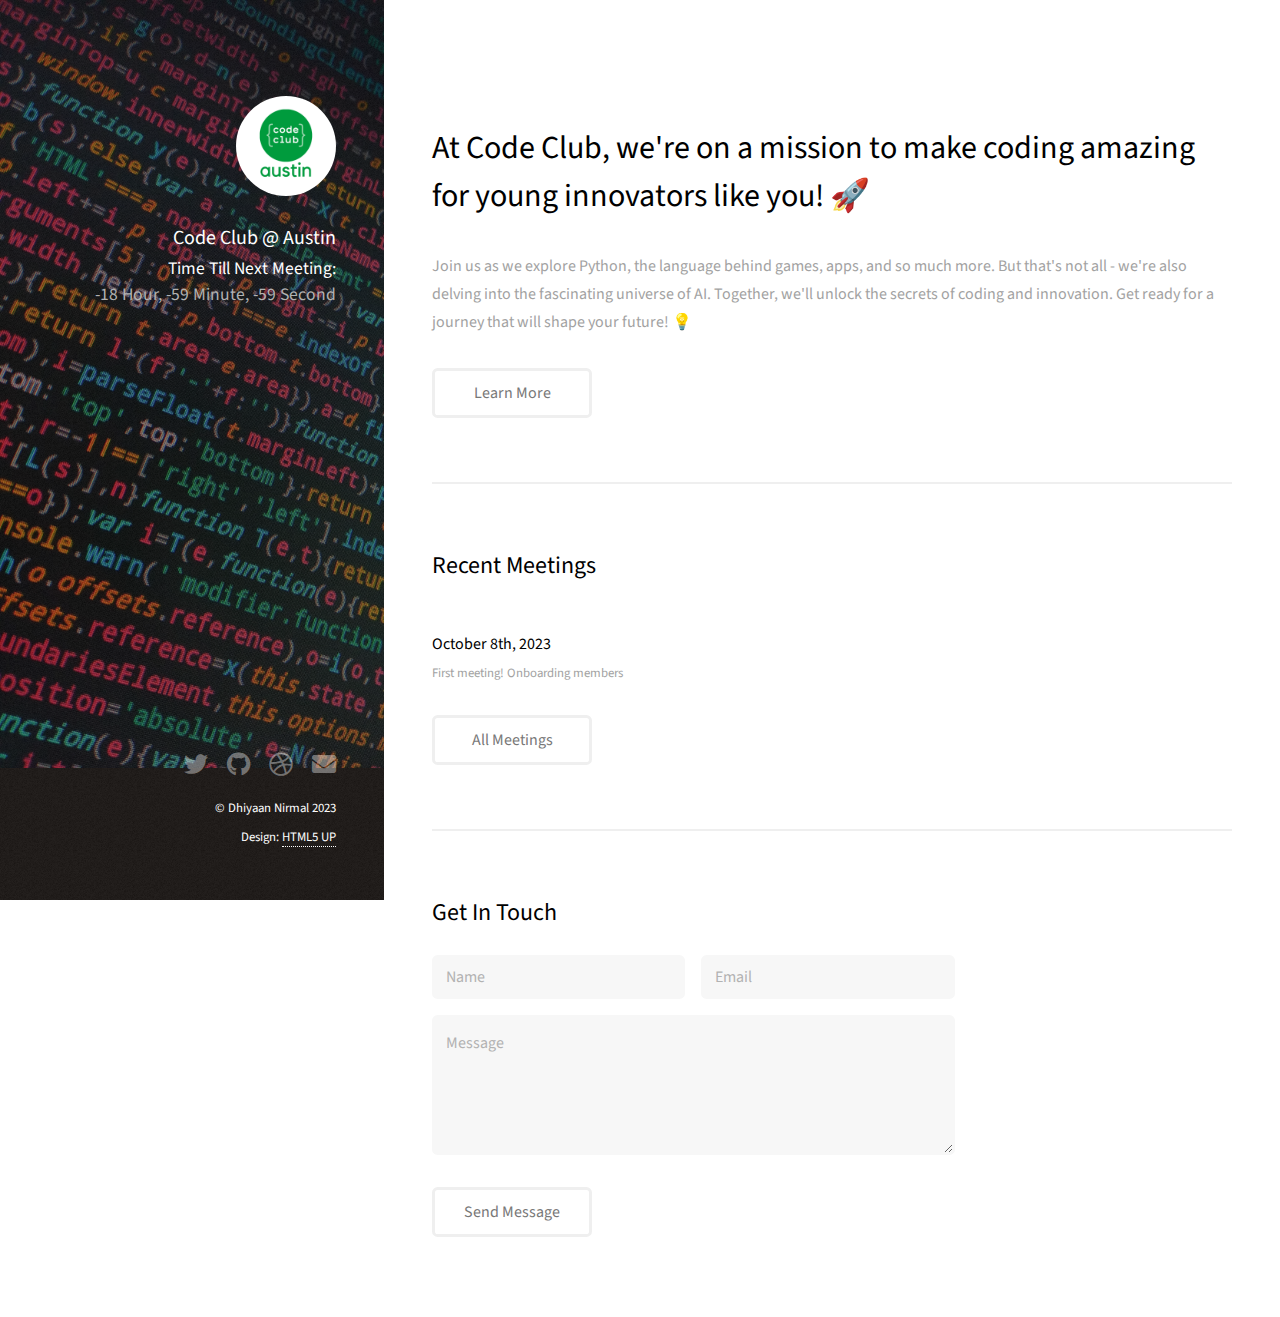
==== commit 55ac45cf: "Add files via upload" ====
--- a/html5up-strata/index.html
+++ b/html5up-strata/index.html
@@ -5,9 +5,18 @@
 		<meta charset="utf-8" />
 		<meta name="viewport" content="width=device-width, initial-scale=1, user-scalable=no" />
 		<link rel="stylesheet" href="assets/css/main.css" />
+		<link rel="icon" href="/austin.ico" sizes="32x32">
+        <link rel="icon" href="/austin.svg" type="image/svg+xml">
+        <link rel="apple-touch-icon" href="/austin180.png"><!-- 180×180 -->
+        <link rel="manifest" href="/manifest.webmanifest">
 	</head>
 	<body class="is-preload">
-
+		<nav>
+			<a href="index.html">Home</a>
+			<a href="lessons.html">Lessons</a>
+			<a href="#">Curriculum</a>
+			<a href="#">Contact</a>
+		</nav>
 		<!-- Header -->
 			<header id="header">
 				<div class="inner">
@@ -15,6 +24,7 @@
 					<h1><strong>Code Club @ Austin</strong>
 					</h1>
 					<h4>Time Till Next Meeting: <p id="time-remaining"></p> </h4>
+					
 			</header>
 		<!-- Main -->
 			<div id="main">
@@ -22,6 +32,7 @@
 				<!-- One -->
 					<section id="one">
 						<header class="major">
+							
 							<h2>At Code Club, we're on a mission to make coding amazing for young innovators like you! 🚀</h2>
 						</header>
 						<p>Join us as we explore Python, the language behind games, apps, and so much more. But that's not all - we're also delving into the fascinating universe of AI. Together, we'll unlock the secrets of coding and innovation. Get ready for a journey that will shape your future! 💡</p>
@@ -60,7 +71,7 @@
 								<p>Lorem ipsum dolor sit amet nisl sed nullam feugiat.</p>
 							</article> -->
 							<article class="col-6 col-12-xsmall work-item">
-								<a href="images/fulls/06.jpg" class="image fit thumb"><img src="images/thumbs/06.jpg" alt="" /></a>
+								<a href="images/IMG_5663.png" class="image fit thumb"><img src="images/IMG_5663.png" alt="" /></a>
 								<h3>October 8th, 2023</h3>
 								<p>First meeting! Onboarding members </p>
 							</article>
